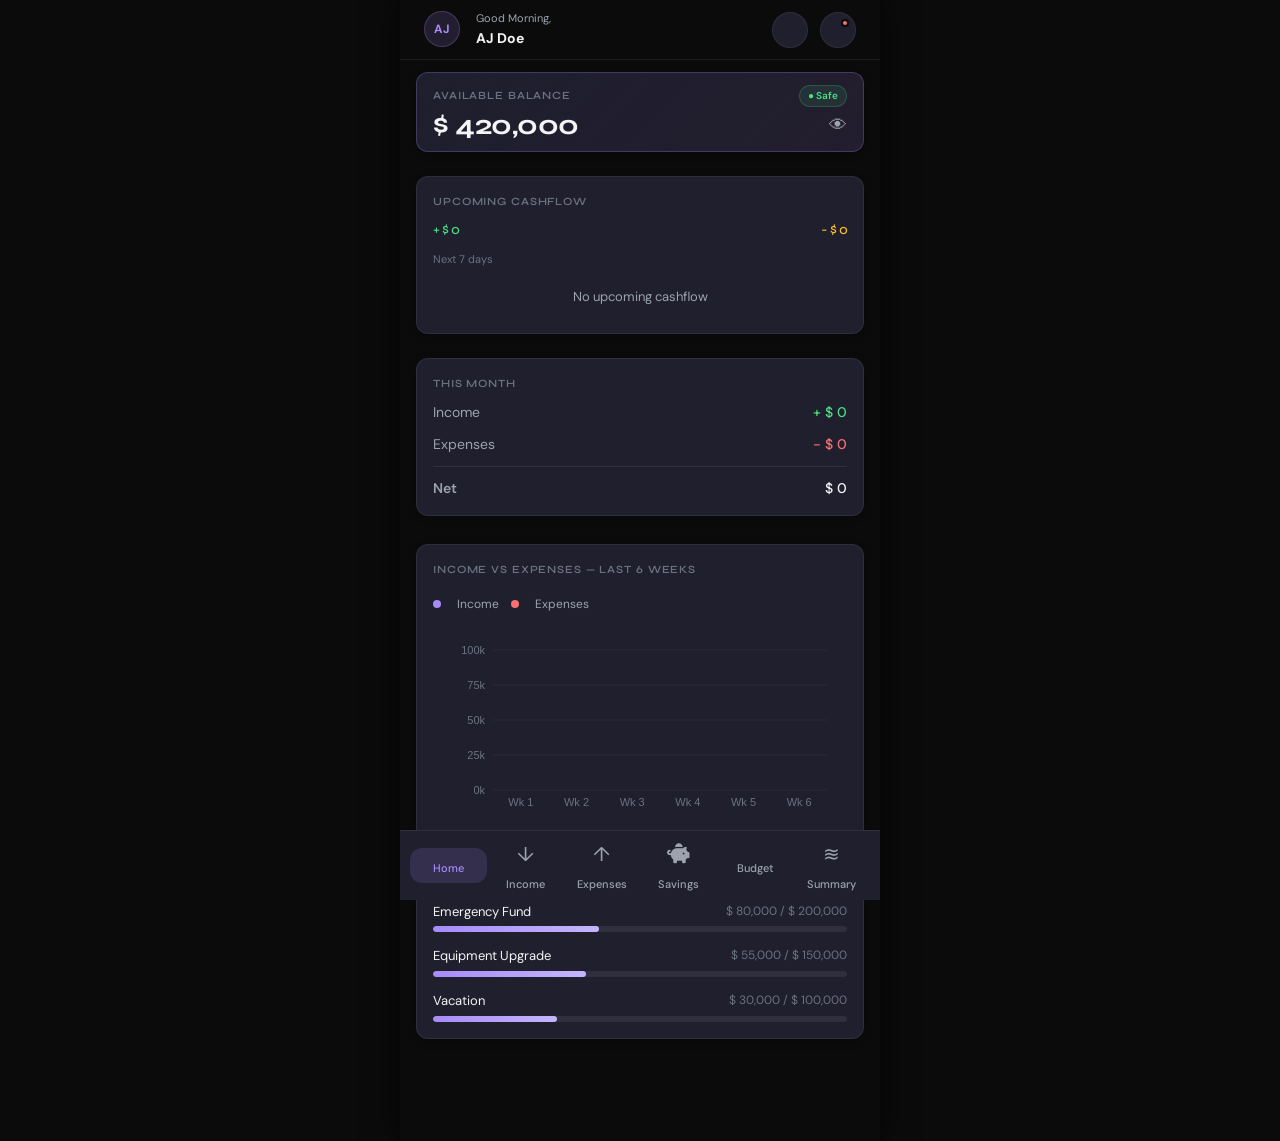
==== index.html @ a09d5b41 "Add files via upload" ====
<!DOCTYPE html>
<html lang="en">

<head>
  <meta charset="UTF-8" />
  <meta name="viewport" content="width=device-width, initial-scale=1.0" />
  <title>Pennypilot — Financial Planning System</title>
  <link rel="stylesheet" href="styles.css" />
  <link rel="preconnect" href="https://fonts.googleapis.com" />
  <link
    href="https://fonts.googleapis.com/css2?family=Syne:wght@400;600;700;800&family=DM+Sans:wght@300;400;500&display=swap"
    rel="stylesheet" />
  <!-- FontAwesome CDN -->
  <link rel="stylesheet" href="https://cdnjs.cloudflare.com/ajax/libs/font-awesome/6.5.1/css/all.min.css" integrity="sha512-DTOQO9RWCH3ppGqcWaEA1BIZOC6xxalwEsw9c2QQeAIftl+Vegovlnee1c9QX4TctnWMn13TZye+giMm8e2LwA==" crossorigin="anonymous" referrerpolicy="no-referrer" />
  <!-- Icons8 Line Awesome CDN -->
  <link rel="stylesheet" href="https://maxst.icons8.com/vue-static/landings/line-awesome/line-awesome/1.3.0/css/line-awesome.min.css">
</head>

<body>


  <!-- ===== MAIN WRAPPER ===== -->
  <div class="main-wrapper">

    <!-- TOP NAV -->
    <header class="topnav">
      <div class="topnav-left">
        <div class="avatar nav-item" id="menuToggle" aria-label="User Profile" role="button" tabindex="0"
          data-page="profile">AJ</div>
        <div class="greeting-text">
          <span class="greeting-time" id="greetingTime">Good Morning,</span>
          <span class="greeting-name" id="greetingName">AJ Doe</span>
        </div>
      </div>
      <div class="topnav-right">
        <button class="icon-btn nav-item" data-page="support" aria-label="Support Center">
          <span class="notif-icon"><i class="las la-headset"></i></span>
        </button>
        <button class="icon-btn notif-btn nav-item" data-page="alerts" aria-label="Notifications">
          <span class="notif-icon"><i class="las la-bell"></i></span>
          <span class="notif-dot"></span>
        </button>
      </div>
    </header>

    <!-- ===== CONTENT AREA ===== -->
    <main class="content" id="mainContent">

      <!-- ========== PAGE: HOME ========== -->
      <section class="page active" id="page-home">

        <!-- Alert Banner -->
        <div class="alert-banner warning" id="alertBanner">
          <span class="alert-icon">⚠</span>
          <span>You may run short next week — consider reducing discretionary spending.</span>
          <button class="alert-dismiss" onclick="this.parentElement.style.display='none'">✕</button>
        </div>

        <!-- Top Cards Grid -->
        <div class="cards-grid cards-grid--top">

          <!-- Balance Card -->
          <div class="card card--balance">
            <div style="display:flex; justify-content:space-between; align-items:center; margin-bottom: 4px;">
              <span class="card-label" style="margin-bottom: 0;">Available Balance</span>
              <div class="status-badge safe" id="financialStatus"
                style="margin-top: 0; font-size: 10px; padding: 2px 8px;">● Safe</div>
            </div>
            <div style="display:flex; justify-content:space-between; align-items:center;">
              <div class="card-amount" id="dashBalance" data-amount="284500" style="margin-bottom: 0; line-height: 1;">$
                284,500</div>
              <button id="toggleBalanceBtn" style="color:var(--text-secondary); font-size:18px;">👁</button>
            </div>
          </div>

          <!-- Upcoming Cashflow -->
          <div class="card">
            <div class="card-label">Upcoming Cashflow</div>
            <div style="display:flex; justify-content:space-between; margin-bottom: 8px;">
              <div class="card-amount" style="font-size: 14px; font-weight: 500; color: var(--green);"
                id="upcomingIncAmt">+ $ 0</div>
              <div class="card-amount card-amount--warn" style="font-size: 14px; font-weight: 500;" id="upcomingExpAmt">
                - $ 0</div>
            </div>
            <div class="card-sub">Next 7 days</div>
            <ul class="upcoming-list" id="dashUpcomingList">
            </ul>
          </div>

          <!-- Quick Stats -->
          <div class="card">
            <div class="card-label">This Month</div>
            <div class="quick-stats">
              <div class="stat-row">
                <span class="stat-label">Income</span>
                <span class="stat-value income">+ $ 450,000</span>
              </div>
              <div class="stat-row">
                <span class="stat-label">Expenses</span>
                <span class="stat-value expense">− $ 165,500</span>
              </div>
              <div class="stat-row stat-row--total">
                <span class="stat-label">Net</span>
                <span class="stat-value">$ 284,500</span>
              </div>
            </div>
          </div>

        </div>

        <!-- Chart Section -->
        <div class="card chart-card">
          <div class="card-header-row">
            <span class="card-label">Income vs Expenses — Last 6 Weeks</span>
            <span class="chart-legend">
              <span class="legend-dot" style="background:var(--accent)"></span> Income
              <span class="legend-dot" style="background:#f87171"></span> Expenses
            </span>
          </div>
          <div class="chart-container">
            <canvas id="dashChart" width="600" height="200"></canvas>
          </div>
        </div>

        <!-- Savings Snapshot -->
        <div class="card">
          <div class="card-label">Savings Snapshot</div>
          <div class="envelope-mini-list" id="dashEnvelopesList">
          </div>
        </div>

      </section>

      <!-- ========== PAGE: INCOME ========== -->
      <section class="page" id="page-income">

        <div class="card form-card">
          <div class="card-label">Log New Income</div>
          <form id="incomeForm" class="app-form" onsubmit="return false;">
            <div class="form-row">
              <div class="form-group">
                <label for="incomeAmount">Amount ($)</label>
                <input type="number" id="incomeAmount" placeholder="e.g. 150000" min="0" />
              </div>
              <div class="form-group">
                <label for="incomeSource">Source</label>
                <select id="incomeSource">
                  <option value="">Select source</option>
                  <option>Freelance / Contract</option>
                  <option>Client Payment</option>
                  <option>Business Revenue</option>
                  <option>Rental Income</option>
                  <option>Dividends</option>
                  <option>Other</option>
                </select>
              </div>
            </div>
            <div class="form-row">
              <div class="form-group">
                <label for="incomeDate">Date</label>
                <input type="date" id="incomeDate" />
              </div>
              <div class="form-group">
                <label for="incomeNotes">Notes (optional)</label>
                <input type="text" id="incomeNotes" placeholder="e.g. Project X milestone" />
              </div>
            </div>
            <button type="button" class="btn btn--primary" onclick="addIncome()">+ Add Income</button>
          </form>
        </div>

        <div class="card">
          <div class="card-label">Income History</div>
          <div class="table-wrapper">
            <table class="data-table" id="incomeTable">
              <thead>
                <tr>
                  <th>Date</th>
                  <th>Source</th>
                  <th>Amount</th>
                  <th>Notes</th>
                  <th>Actions</th>
                </tr>
              </thead>
              <tbody id="incomeTableBody">
              </tbody>
            </table>
          </div>
        </div>

      </section>

      <!-- ========== PAGE: EXPENSES ========== -->
      <section class="page" id="page-expenses">

        <div class="card form-card">
          <div class="card-label">Add Expense</div>
          <form class="app-form" onsubmit="return false;">
            <div class="form-row">
              <div class="form-group">
                <label for="expenseName">Expense Name</label>
                <input type="text" id="expenseName" placeholder="e.g. Rent" />
              </div>
              <div class="form-group">
                <label for="expenseAmount">Amount ($)</label>
                <input type="number" id="expenseAmount" placeholder="e.g. 60000" />
              </div>
            </div>
            <div class="form-row">
              <div class="form-group">
                <label for="expenseDue">Due Date</label>
                <input type="date" id="expenseDue" />
              </div>
              <div class="form-group">
                <label for="expenseCategory">Category</label>
                <select id="expenseCategory">
                  <option>Housing</option>
                  <option>Food</option>
                  <option>Transport</option>
                  <option>Utilities</option>
                  <option>Subscriptions</option>
                  <option>Healthcare</option>
                  <option>Other</option>
                </select>
              </div>
            </div>
            <div class="form-row form-row--check">
              <label class="toggle-label">
                <input type="checkbox" id="isRecurring" class="toggle-input" />
                <span class="toggle-switch"></span>
                Recurring expense
              </label>
            </div>
            <button type="button" class="btn btn--primary" onclick="addExpense()">+ Add Expense</button>
          </form>
        </div>

        <!-- Expense Timeline -->
        <div class="card">
          <div class="card-label">Upcoming Expenses</div>
          <div class="expense-list" id="expenseList">
          </div>
        </div>

      </section>

      <!-- ========== PAGE: SAVINGS ENVELOPES ========== -->
      <section class="page" id="page-savings">

        <div class="page-actions">
          <button class="btn btn--primary" onclick="openEnvelopeModal()">+ Create Envelope</button>
        </div>

        <div class="envelopes-grid" id="envelopesGrid">
        </div>

        <!-- Create Envelope Modal -->
        <div class="modal-overlay" id="envelopeModal">
          <div class="modal">
            <div class="modal-header">
              <span class="card-label">New Savings Envelope</span>
              <button class="modal-close" onclick="closeEnvelopeModal()">✕</button>
            </div>
            <form class="app-form" onsubmit="return false;">
              <div style="display: flex; gap: 12px; margin-bottom: -4px;">
                <div class="form-group" style="flex: 2;">
                  <label for="envName">Envelope Name</label>
                  <input type="text" id="envName" placeholder="e.g. Car Fund" />
                </div>
                <div class="form-group" style="flex: 1;">
                  <label for="envIcon">Icon</label>
                  <select id="envIcon">
                    <option value="🏦">🏦 Bank</option>
                    <option value="🎯">🎯 Goal</option>
                    <option value="🏠">🏠 Home</option>
                    <option value="🚗">🚗 Car</option>
                    <option value="📱">📱 Tech</option>
                    <option value="💊">💊 Health</option>
                    <option value="🎓">🎓 Education</option>
                    <option value="💼">💼 Business</option>
                  </select>
                </div>
              </div>
              <div style="display: flex; gap: 12px; margin-bottom: 2px;">
                <div class="form-group" style="flex: 1;">
                  <label for="envTarget">Target Amount ($)</label>
                  <input type="number" id="envTarget" placeholder="e.g. 500000" />
                </div>
                <div class="form-group" style="flex: 1;">
                  <label for="envInitial">Initial Amount ($)</label>
                  <input type="number" id="envInitial" placeholder="e.g. 0" />
                </div>
              </div>
              <div style="display: flex; gap: 12px;">
                <button type="button" class="btn btn--ghost" style="flex: 1;" onclick="closeEnvelopeModal()">Cancel</button>
                <button type="button" class="btn btn--primary" style="flex: 1;" onclick="createEnvelope()">Create</button>
              </div>
            </form>
          </div>
        </div>

      </section>

      <!-- ========== PAGE: ALERTS ========== -->
      <section class="page" id="page-alerts">

        <div class="alerts-list">

          <div class="alert-card alert-card--warning">
            <div class="alert-card-icon">⚠</div>
            <div class="alert-card-body">
              <div class="alert-card-title">Low Balance Warning</div>
              <div class="alert-card-msg">Your balance may not cover next week's expenses. Review your spending plan.
              </div>
              <div class="alert-card-time">Today, 9:12 AM</div>
            </div>
            <button class="alert-dismiss-card" onclick="dismissAlert(this)">✕</button>
          </div>

          <div class="alert-card alert-card--warning">
            <div class="alert-card-icon">⚠</div>
            <div class="alert-card-body">
              <div class="alert-card-title">Recurring Expense Due Soon</div>
              <div class="alert-card-msg">Rent of $60,000 is due in 8 days. Ensure funds are available.</div>
              <div class="alert-card-time">Yesterday, 11:00 AM</div>
            </div>
            <button class="alert-dismiss-card" onclick="dismissAlert(this)">✕</button>
          </div>

          <div class="alert-card alert-card--info">
            <div class="alert-card-icon">ℹ</div>
            <div class="alert-card-body">
              <div class="alert-card-title">Income Trend</div>
              <div class="alert-card-msg">Your income has been irregular over the past 4 weeks. Consider setting a
                minimum monthly target.</div>
              <div class="alert-card-time">Mon, Apr 21</div>
            </div>
            <button class="alert-dismiss-card" onclick="dismissAlert(this)">✕</button>
          </div>

          <div class="alert-card alert-card--success">
            <div class="alert-card-icon">✓</div>
            <div class="alert-card-body">
              <div class="alert-card-title">Savings Goal Progress</div>
              <div class="alert-card-msg">You're 40% toward your Emergency Fund goal. Keep it up!</div>
              <div class="alert-card-time">Sun, Apr 20</div>
            </div>
            <button class="alert-dismiss-card" onclick="dismissAlert(this)">✕</button>
          </div>

          <div class="alert-card alert-card--success">
            <div class="alert-card-icon">✓</div>
            <div class="alert-card-body">
              <div class="alert-card-title">Income Logged</div>
              <div class="alert-card-msg">$200,000 from Freelance was successfully logged for April 15.</div>
              <div class="alert-card-time">Tue, Apr 15</div>
            </div>
            <button class="alert-dismiss-card" onclick="dismissAlert(this)">✕</button>
          </div>

        </div>

      </section>

      <!-- ========== PAGE: WEEKLY SUMMARY ========== -->
      <section class="page" id="page-summary">

        <div class="cards-grid cards-grid--top">
          <div class="card card--income-sum">
            <div class="card-label">Total Income</div>
            <div class="card-amount" id="summaryTotalIncome">$ 0</div>
            <div class="card-sub trend-up" id="summaryIncomeTrend">↑ 0% vs last week</div>
          </div>
          <div class="card card--expense-sum">
            <div class="card-label">Total Expenses</div>
            <div class="card-amount card-amount--warn" id="summaryTotalExpense">$ 0</div>
            <div class="card-sub trend-down" id="summaryExpenseTrend">↓ 0% vs last week</div>
          </div>
          <div class="card">
            <div class="card-label">Net Balance</div>
            <div class="card-amount" id="summaryNetBalance">$ 0</div>
            <div class="card-sub trend-up" id="summaryNetTrend">↑ Good standing</div>
          </div>
        </div>

        <!-- Weekly Chart -->
        <div class="card chart-card">
          <div class="card-label">Weekly Breakdown (Mon–Sun)</div>
          <div class="chart-container">
            <canvas id="weeklyChart" width="600" height="200"></canvas>
          </div>
        </div>

        <!-- Plain Language Insights -->
        <div class="card">
          <div class="card-label">AI Insights</div>
          <ul class="insights-list" id="summaryInsightsList">
          </ul>
        </div>

      </section>

      <!-- ========== PAGE: BUDGET ========== -->
      <section class="page" id="page-budget">
        <div class="card">
          <div class="card-label">Budget Planner</div>
          <p style="color: var(--text-secondary); font-size: 14px;">Budget planning features coming soon.</p>
        </div>
      </section>

      <!-- ========== PAGE: SUPPORT ========== -->
      <section class="page" id="page-support">
        <div class="card">
          <div class="card-label">Support Center</div>
          <p style="color: var(--text-secondary); font-size: 14px;">Contact support or view FAQs here.</p>
        </div>
      </section>

      <!-- ========== PAGE: PROFILE ========== -->
      <section class="page" id="page-profile">
        <div class="profile-header card">
          <div class="profile-image-wrapper">
            <div class="avatar-large" id="profileAvatar">AJ</div>
            <label class="profile-image-upload" for="profileImageInput">
              <span>📷</span>
              <input type="file" id="profileImageInput" accept="image/*" style="display:none;">
            </label>
          </div>
          <h2 class="profile-display-name" id="profileDisplayName">User Fullname</h2>
        </div>

        <div class="card form-card">
          <div class="card-label">Profile Details</div>
          <form class="app-form" onsubmit="return false;">
            <div class="form-row">
              <div class="form-group">
                <label for="profileFullName">Full Name</label>
                <input type="text" id="profileFullName" readonly />
              </div>
              <div class="form-group">
                <label for="profileNickname">Nickname</label>
                <input type="text" id="profileNickname" readonly />
              </div>
            </div>
            <div class="form-row">
              <div class="form-group">
                <label for="profileMobile">Mobile Number</label>
                <input type="tel" id="profileMobile" readonly />
              </div>
              <div class="form-group">
                <label for="profileEmail">Email</label>
                <input type="email" id="profileEmail" readonly />
              </div>
            </div>
            <div class="form-row">
              <div class="form-group">
                <label for="profileGender">Gender</label>
                <select id="profileGender" disabled>
                  <option value="">Select Gender</option>
                  <option value="Male">Male</option>
                  <option value="Female">Female</option>
                  <option value="Other">Other</option>
                  <option value="Prefer not to say">Prefer not to say</option>
                </select>
              </div>
              <div class="form-group">
                <label for="profileDob">Date of Birth</label>
                <input type="date" id="profileDob" readonly />
              </div>
            </div>
            <div class="form-row">
              <div class="form-group" style="width: 100%;">
                <label for="profileAddress">Address</label>
                <input type="text" id="profileAddress" readonly />
              </div>
            </div>
          </form>
        </div>

        <div class="card form-card" style="margin-top: 16px;">
          <div class="card-label">App Settings</div>
          <form class="app-form" onsubmit="return false;">
            <div class="form-row">
              <div class="form-group">
                <label for="settingTheme">Display Theme</label>
                <select id="settingTheme" onchange="updateSettings()">
                  <option value="dark">Dark Mode</option>
                  <option value="light">Light Mode</option>
                </select>
              </div>
              <div class="form-group">
                <label for="settingCurrency">Currency Symbol</label>
                <select id="settingCurrency" onchange="updateSettings()">
                  <option value="$">Dollar ($)</option>
                  <option value="€">Euro (€)</option>
                  <option value="£">Pound (£)</option>
                  <option value="₦">Naira (₦)</option>
                  <option value="¥">Yen (¥)</option>
                </select>
              </div>
            </div>
          </form>
        </div>

        <div style="margin-top: 24px; padding-bottom: 24px;">
          <button class="btn btn--danger"
            style="width: 100%; padding: 14px; font-size: 15px; font-weight: 600; justify-content: center; border-radius: var(--radius-sm); border: 1px solid rgba(248,113,113,0.3); background: rgba(248,113,113,0.05);"
            onclick="handleLogout()">Log Out</button>
        </div>

      </section>

    </main>

    <!-- BOTTOM NAV -->
    <nav class="bottom-nav" id="bottomNav">
      <a href="#" class="nav-item active" data-page="home">
        <span class="nav-icon"><i class="las la-home"></i></span>
        <span class="nav-label">Home</span>
      </a>
      <a href="#" class="nav-item" data-page="income">
        <span class="nav-icon">↓</span>
        <span class="nav-label">Income</span>
      </a>
      <a href="#" class="nav-item" data-page="expenses">
        <span class="nav-icon">↑</span>
        <span class="nav-label">Expenses</span>
      </a>
      <a href="#" class="nav-item" data-page="savings">
        <span class="nav-icon"><i class="fa-solid fa-piggy-bank"></i></span>
        <span class="nav-label">Savings</span>
      </a>
      <a href="#" class="nav-item" data-page="budget">
        <span class="nav-icon"><i class="las la-chart-pie"></i></span>
        <span class="nav-label">Budget</span>
      </a>
      <a href="#" class="nav-item" data-page="summary">
        <span class="nav-icon">≋</span>
        <span class="nav-label">Summary</span>
      </a>
    </nav>
  </div>

  <script src="script.js"></script>
</body>

</html>
---- styles.css ----
/* =============================================
   FlowFund — Financial Planning System
   styles.css
   ============================================= */

/* ---- CSS Variables ---- */
:root {
  --bg-primary: #0B0B0B;
  --bg-card: #1F1F2E;
  --bg-card-hover: #252538;
  --accent: #A78BFA;
  --accent-dim: rgba(167, 139, 250, 0.15);
  --accent-glow: rgba(167, 139, 250, 0.25);
  --text-primary: #F4F4F5;
  --text-secondary: #9CA3AF;
  --text-muted: #6B7280;
  --border: rgba(255, 255, 255, 0.07);
  --border-strong: rgba(255, 255, 255, 0.12);
  --input-bg: rgba(255, 255, 255, 0.04);
  --toggle-bg: rgba(255, 255, 255, 0.1);

  --green: #4ADE80;
  --green-bg: rgba(74, 222, 128, 0.1);
  --amber: #FBBF24;
  --amber-bg: rgba(251, 191, 36, 0.1);
  --red: #F87171;
  --red-bg: rgba(248, 113, 113, 0.1);
  --blue: #60A5FA;
  --blue-bg: rgba(96, 165, 250, 0.1);

  --sidebar-width: 240px;
  --topnav-height: 60px;
  --radius: 12px;
  --radius-sm: 8px;
  --shadow: 0 4px 24px rgba(0, 0, 0, 0.4);
  --shadow-sm: 0 2px 8px rgba(0, 0, 0, 0.3);
  --transition: 0.2s ease;

  --font-display: 'Syne', sans-serif;
  --font-body: 'DM Sans', sans-serif;
}

body[data-theme="light"] {
  --bg-primary: #F3F4F6;
  --bg-card: #FFFFFF;
  --bg-card-hover: #F9FAFB;
  --accent: #7C3AED;
  --accent-dim: rgba(124, 58, 237, 0.1);
  --accent-glow: rgba(124, 58, 237, 0.2);
  --text-primary: #111827;
  --text-secondary: #4B5563;
  --text-muted: #9CA3AF;
  --border: rgba(0, 0, 0, 0.08);
  --border-strong: rgba(0, 0, 0, 0.15);
  --input-bg: rgba(0, 0, 0, 0.04);
  --toggle-bg: rgba(0, 0, 0, 0.1);

  --green: #10B981;
  --green-bg: rgba(16, 185, 129, 0.1);
  --amber: #F59E0B;
  --amber-bg: rgba(245, 158, 11, 0.1);
  --red: #EF4444;
  --red-bg: rgba(239, 68, 68, 0.1);
  --blue: #3B82F6;
  --blue-bg: rgba(59, 130, 246, 0.1);

  --shadow: 0 4px 20px rgba(0, 0, 0, 0.06);
  --shadow-sm: 0 2px 8px rgba(0, 0, 0, 0.04);
}

/* ---- Reset & Base ---- */
*,
*::before,
*::after {
  box-sizing: border-box;
  margin: 0;
  padding: 0;
}

html {
  font-size: 16px;
  scroll-behavior: smooth;
}

body {
  background: var(--bg-primary);
  color: var(--text-primary);
  font-family: var(--font-body);
  font-weight: 400;
  line-height: 1.6;
  min-height: 100vh;
  overflow-x: hidden;
}

a {
  text-decoration: none;
  color: inherit;
}

button {
  cursor: pointer;
  border: none;
  background: none;
  font-family: inherit;
}

input,
select,
textarea {
  font-family: inherit;
}

ul {
  list-style: none;
}

/* =============================================
   LAYOUT
   ============================================= */



/* Main Wrapper */
.main-wrapper {
  width: 100%;
  max-width: 480px;
  /* Enforce mobile width */
  margin: 0 auto;
  min-height: 100vh;
  display: flex;
  flex-direction: column;
  background: var(--bg-primary);
  position: relative;
  box-shadow: 0 0 30px rgba(0, 0, 0, 0.8);
}

/* Top Nav */
.topnav {
  height: var(--topnav-height);
  background: var(--bg-primary);
  border-bottom: 1px solid var(--border);
  display: flex;
  align-items: center;
  justify-content: space-between;
  padding: 0 24px;
  position: sticky;
  top: 0;
  z-index: 50;
}

.topnav-left {
  display: flex;
  align-items: center;
  gap: 16px;
}

.greeting-text {
  display: flex;
  flex-direction: column;
  justify-content: center;
}

.greeting-time {
  font-size: 11px;
  color: var(--text-secondary);
}

.greeting-name {
  font-size: 14px;
  font-weight: 700;
  color: var(--text-primary);
}

.topnav-right {
  display: flex;
  align-items: center;
  gap: 12px;
}

.icon-btn {
  width: 36px;
  height: 36px;
  border-radius: 50%;
  background: var(--bg-card);
  display: grid;
  place-items: center;
  color: var(--text-secondary);
  font-size: 16px;
  border: 1px solid var(--border);
  position: relative;
  transition: border-color var(--transition);
}

.icon-btn:hover {
  border-color: var(--accent);
  color: var(--accent);
}

.notif-dot {
  position: absolute;
  top: 6px;
  right: 6px;
  width: 8px;
  height: 8px;
  background: var(--red);
  border-radius: 50%;
  border: 2px solid var(--bg-primary);
}

.avatar {
  width: 36px;
  height: 36px;
  border-radius: 50%;
  background: var(--accent-dim);
  color: var(--accent);
  font-size: 12px;
  font-weight: 700;
  display: grid;
  place-items: center;
  border: 1px solid var(--accent-glow);
}

/* Content */
.content {
  flex: 1;
  padding: 12px 16px 90px 16px;
  width: 100%;
}

/* Bottom Nav */
.bottom-nav {
  position: fixed;
  bottom: 0;
  left: 50%;
  transform: translateX(-50%);
  width: 100%;
  max-width: 480px;
  height: 70px;
  background: var(--bg-card);
  border-top: 1px solid var(--border);
  display: flex;
  justify-content: space-around;
  align-items: center;
  z-index: 1000;
  padding: 0 10px;
}

.bottom-nav .nav-item {
  display: flex;
  flex-direction: column;
  align-items: center;
  justify-content: center;
  color: var(--text-secondary);
  font-size: 11px;
  gap: 4px;
  flex: 1;
  text-align: center;
  padding: 6px 0;
  border-radius: 12px;
  transition: all 0.3s ease;
}

.bottom-nav .nav-item:hover {
  color: var(--text-primary);
}

.bottom-nav .nav-item.active {
  color: var(--accent);
  background: var(--accent-dim);
}

.bottom-nav .nav-icon {
  font-size: 20px;
  margin-bottom: 2px;
}

.bottom-nav .nav-label {
  font-weight: 500;
  white-space: nowrap;
}

/* Pages */
.page {
  display: none;
  opacity: 0;
}

.page.active {
  display: block;
  animation: pageFadeIn 0.3s ease forwards;
}

@keyframes pageFadeIn {
  from {
    opacity: 0;
    transform: translateY(10px);
  }

  to {
    opacity: 1;
    transform: translateY(0);
  }
}

/* =============================================
   PROFILE PAGE
   ============================================= */

.profile-header {
  display: flex;
  flex-direction: column;
  align-items: center;
  padding: 32px 20px;
  text-align: center;
}

.profile-image-wrapper {
  position: relative;
  margin-bottom: 16px;
}

.avatar-large {
  width: 96px;
  height: 96px;
  background: var(--accent-dim);
  color: var(--accent);
  border-radius: 50%;
  display: grid;
  place-items: center;
  font-size: 32px;
  font-weight: 700;
  overflow: hidden;
  border: 3px solid var(--bg-primary);
  box-shadow: 0 4px 12px rgba(0, 0, 0, 0.1);
  background-size: cover;
  background-position: center;
}

.profile-image-upload {
  position: absolute;
  bottom: 0;
  right: 0;
  width: 32px;
  height: 32px;
  background: var(--bg-card);
  border: 1px solid var(--border);
  border-radius: 50%;
  display: flex;
  align-items: center;
  justify-content: center;
  cursor: pointer;
  box-shadow: 0 2px 8px rgba(0, 0, 0, 0.2);
  transition: transform var(--transition);
}

.profile-image-upload:hover {
  transform: scale(1.1);
}

.profile-display-name {
  font-family: var(--font-display);
  font-size: 24px;
  font-weight: 700;
  color: var(--text-primary);
  margin: 0;
}

/* =============================================
   CARDS
   ============================================= */

.card {
  background: var(--bg-card);
  border: 1px solid var(--border);
  border-radius: var(--radius);
  padding: 16px;
  box-shadow: var(--shadow-sm);
  margin-bottom: 12px;
}

.card-label {
  font-family: var(--font-display);
  font-size: 11px;
  font-weight: 600;
  letter-spacing: 0.08em;
  text-transform: uppercase;
  color: var(--text-muted);
  margin-bottom: 8px;
}

.card-header-row {
  display: flex;
  align-items: center;
  justify-content: space-between;
  flex-wrap: wrap;
  gap: 8px;
  margin-bottom: 16px;
}

.card-amount {
  font-family: var(--font-display);
  font-size: 28px;
  font-weight: 700;
  letter-spacing: -0.5px;
  margin-bottom: 2px;
}

.card-amount--warn {
  color: var(--amber);
}

.card-sub {
  font-size: 11px;
  color: var(--text-muted);
  margin-bottom: 8px;
}

/* Balance Card */
.card--balance {
  background: linear-gradient(135deg, var(--bg-card) 0%, var(--accent-dim) 100%);
  border-color: var(--accent-glow);
  padding: 12px 16px;
}

/* Grid */
.cards-grid {
  display: grid;
  gap: 12px;
  margin-bottom: 16px;
}

.cards-grid--top {
  grid-template-columns: repeat(auto-fit, minmax(260px, 1fr));
}

/* Status Badge */
.status-badge {
  display: inline-flex;
  align-items: center;
  gap: 5px;
  font-size: 12px;
  font-weight: 600;
  padding: 4px 10px;
  border-radius: 99px;
  margin-top: 6px;
}

.status-badge.safe {
  background: var(--green-bg);
  color: var(--green);
  border: 1px solid rgba(74, 222, 128, 0.2);
}

.status-badge.warning {
  background: var(--amber-bg);
  color: var(--amber);
  border: 1px solid rgba(251, 191, 36, 0.2);
}

.status-badge.risk {
  background: var(--red-bg);
  color: var(--red);
  border: 1px solid rgba(248, 113, 113, 0.2);
}

/* Quick Stats */
.quick-stats {
  display: flex;
  flex-direction: column;
  gap: 10px;
}

.stat-row {
  display: flex;
  justify-content: space-between;
  align-items: center;
  font-size: 14px;
}

.stat-row--total {
  border-top: 1px solid var(--border);
  padding-top: 10px;
  font-weight: 600;
}

.stat-label {
  color: var(--text-secondary);
}

.stat-value {
  font-weight: 500;
}

.stat-value.income {
  color: var(--green);
}

.stat-value.expense {
  color: var(--red);
}

/* Upcoming List */
.upcoming-list {
  display: flex;
  flex-direction: column;
  gap: 8px;
  margin-top: 4px;
}

.upcoming-list li {
  display: flex;
  justify-content: space-between;
  font-size: 13px;
  color: var(--text-secondary);
  padding: 6px 0;
  border-bottom: 1px solid var(--border);
}

.upcoming-list li:last-child {
  border-bottom: none;
}

.upcoming-list li span:last-child {
  color: var(--text-primary);
  font-weight: 500;
}

/* =============================================
   ALERT BANNER
   ============================================= */

.alert-banner {
  display: flex;
  align-items: center;
  gap: 10px;
  padding: 10px 14px;
  border-radius: var(--radius-sm);
  font-size: 13px;
  margin-bottom: 12px;
  border: 1px solid;
}

.alert-banner.warning {
  background: var(--amber-bg);
  border-color: rgba(251, 191, 36, 0.25);
  color: var(--amber);
}

.alert-banner.success {
  background: var(--green-bg);
  border-color: rgba(74, 222, 128, 0.25);
  color: var(--green);
}

.alert-icon {
  font-size: 16px;
  flex-shrink: 0;
}

.alert-dismiss {
  margin-left: auto;
  color: inherit;
  opacity: 0.6;
  font-size: 12px;
  padding: 2px 5px;
  border-radius: 4px;
  transition: opacity var(--transition);
  flex-shrink: 0;
}

.alert-dismiss:hover {
  opacity: 1;
}

/* =============================================
   CHART
   ============================================= */

.chart-card {
  margin-bottom: 12px;
}

.chart-container {
  width: 100%;
  overflow-x: auto;
}

.chart-container canvas {
  max-width: 100%;
  display: block;
}

.chart-legend {
  display: flex;
  align-items: center;
  gap: 12px;
  font-size: 12px;
  color: var(--text-secondary);
}

.legend-dot {
  display: inline-block;
  width: 8px;
  height: 8px;
  border-radius: 50%;
  margin-right: 4px;
}

/* =============================================
   PROGRESS BARS
   ============================================= */

.progress-bar {
  background: rgba(255, 255, 255, 0.07);
  border-radius: 99px;
  height: 6px;
  overflow: hidden;
}

.progress-bar--lg {
  height: 10px;
  margin: 8px 0 4px;
}

.progress-fill {
  height: 100%;
  background: linear-gradient(90deg, var(--accent), #c4b5fd);
  border-radius: 99px;
  transition: width 0.5s ease;
}

/* Savings mini list */
.envelope-mini-list {
  display: flex;
  flex-direction: column;
  gap: 14px;
}

.envelope-mini .env-row {
  display: flex;
  justify-content: space-between;
  font-size: 13px;
  margin-bottom: 4px;
}

.envelope-mini .env-row span:last-child {
  color: var(--text-muted);
  font-size: 12px;
}

/* =============================================
   FORMS
   ============================================= */

.form-card {
  margin-bottom: 12px;
}

.app-form {
  display: flex;
  flex-direction: column;
  gap: 16px;
}

.form-row {
  display: grid;
  grid-template-columns: 1fr 1fr;
  gap: 16px;
}

.form-row--check {
  grid-template-columns: 1fr;
}

.form-group {
  display: flex;
  flex-direction: column;
  gap: 6px;
}

.form-group label {
  font-size: 12px;
  font-weight: 500;
  color: var(--text-secondary);
  letter-spacing: 0.03em;
}

.form-group input,
.form-group select,
.form-group textarea {
  background: var(--input-bg);
  border: 1px solid var(--border-strong);
  border-radius: var(--radius-sm);
  color: var(--text-primary);
  padding: 10px 12px;
  font-size: 14px;
  outline: none;
  transition: border-color var(--transition), box-shadow var(--transition);
  width: 100%;
}

.form-group input:focus,
.form-group select:focus,
.form-group textarea:focus {
  border-color: var(--accent);
  box-shadow: 0 0 0 3px var(--accent-glow);
}

.form-group select option {
  background: var(--bg-card);
}

/* Toggle Switch */
.toggle-label {
  display: flex;
  align-items: center;
  gap: 10px;
  font-size: 13px;
  color: var(--text-secondary);
  cursor: pointer;
}

.toggle-input {
  display: none;
}

.toggle-switch {
  width: 36px;
  height: 20px;
  background: var(--toggle-bg);
  border-radius: 20px;
  position: relative;
  transition: background var(--transition);
  flex-shrink: 0;
}

.toggle-switch::after {
  content: '';
  position: absolute;
  top: 3px;
  left: 3px;
  width: 14px;
  height: 14px;
  background: var(--text-muted);
  border-radius: 50%;
  transition: transform var(--transition), background var(--transition);
}

.toggle-input:checked+.toggle-switch {
  background: var(--accent);
}

.toggle-input:checked+.toggle-switch::after {
  transform: translateX(16px);
  background: #fff;
}

/* =============================================
   BUTTONS
   ============================================= */

.btn {
  display: inline-flex;
  align-items: center;
  justify-content: center;
  gap: 6px;
  padding: 10px 20px;
  border-radius: var(--radius-sm);
  font-family: var(--font-body);
  font-size: 14px;
  font-weight: 500;
  transition: all var(--transition);
  cursor: pointer;
  border: 1px solid transparent;
}

.btn--primary {
  background: var(--accent);
  color: #000;
  font-weight: 600;
}

.btn--primary:hover {
  background: #c4b5fd;
}

.btn--ghost {
  background: transparent;
  color: var(--text-secondary);
  border-color: var(--border-strong);
}

.btn--ghost:hover {
  border-color: var(--accent);
  color: var(--accent);
}

.btn--danger {
  background: transparent;
  color: var(--red);
  border-color: rgba(248, 113, 113, 0.25);
  font-size: 12px;
}

.btn--danger:hover {
  background: var(--red-bg);
}

.btn--sm {
  padding: 6px 12px;
  font-size: 12px;
}

/* Page Actions */
.page-actions {
  display: flex;
  justify-content: flex-end;
  margin-bottom: 20px;
}

/* =============================================
   TABLE
   ============================================= */

.table-wrapper {
  overflow-x: auto;
  border-radius: var(--radius-sm);
}

.data-table {
  width: 100%;
  border-collapse: collapse;
  font-size: 14px;
  min-width: 480px;
}

.data-table th {
  text-align: left;
  padding: 10px 12px;
  font-size: 11px;
  font-weight: 600;
  letter-spacing: 0.06em;
  text-transform: uppercase;
  color: var(--text-muted);
  border-bottom: 1px solid var(--border);
}

.data-table td {
  padding: 12px 12px;
  border-bottom: 1px solid var(--border);
  color: var(--text-secondary);
  vertical-align: middle;
}

.data-table tr:last-child td {
  border-bottom: none;
}

.data-table tr:hover td {
  background: rgba(255, 255, 255, 0.02);
}

.amount-cell {
  font-weight: 600;
  font-size: 15px;
}

.amount-cell.income {
  color: var(--green);
}

.amount-cell.expense {
  color: var(--red);
}

.actions-cell {
  display: flex;
  gap: 6px;
  align-items: center;
}

.action-btn {
  width: 28px;
  height: 28px;
  border-radius: 6px;
  display: grid;
  place-items: center;
  font-size: 13px;
  transition: background var(--transition), color var(--transition);
}

.edit-btn {
  background: rgba(167, 139, 250, 0.1);
  color: var(--accent);
}

.edit-btn:hover {
  background: rgba(167, 139, 250, 0.2);
}

.del-btn {
  background: var(--red-bg);
  color: var(--red);
}

.del-btn:hover {
  background: rgba(248, 113, 113, 0.2);
}

/* =============================================
   EXPENSE LIST
   ============================================= */

.expense-list {
  display: flex;
  flex-direction: column;
  gap: 0;
}

.expense-item {
  display: flex;
  align-items: center;
  gap: 12px;
  padding: 14px 0;
  border-bottom: 1px solid var(--border);
}

.expense-item:last-child {
  border-bottom: none;
}

.expense-dot {
  width: 10px;
  height: 10px;
  border-radius: 50%;
  flex-shrink: 0;
}

.dot-red {
  background: var(--red);
}

.dot-amber {
  background: var(--amber);
}

.dot-green {
  background: var(--green);
}

.expense-info {
  display: flex;
  flex-direction: column;
  gap: 2px;
  flex: 1;
  min-width: 0;
}

.expense-name {
  font-size: 14px;
  font-weight: 500;
  color: var(--text-primary);
  white-space: nowrap;
  overflow: hidden;
  text-overflow: ellipsis;
}

.expense-cat {
  font-size: 11px;
  color: var(--text-muted);
}

.expense-right {
  display: flex;
  flex-direction: column;
  align-items: flex-end;
  gap: 2px;
  flex-shrink: 0;
}

.expense-amount {
  font-size: 14px;
  font-weight: 600;
  color: var(--amber);
}

.expense-due {
  font-size: 11px;
  color: var(--text-muted);
}

/* =============================================
   SAVINGS ENVELOPES
   ============================================= */

.envelopes-grid {
  display: grid;
  grid-template-columns: repeat(auto-fill, minmax(240px, 1fr));
  gap: 12px;
  margin-bottom: 12px;
}

.envelope-card {
  background: var(--bg-card);
  border: 1px solid var(--border);
  border-radius: var(--radius);
  padding: 16px;
  transition: border-color var(--transition), transform var(--transition);
}

.envelope-card:hover {
  border-color: var(--accent-glow);
  transform: translateY(-2px);
}

.envelope-icon {
  font-size: 28px;
  margin-bottom: 10px;
}

.envelope-name {
  font-family: var(--font-display);
  font-size: 15px;
  font-weight: 700;
  margin-bottom: 8px;
}

.envelope-amounts {
  display: flex;
  align-items: baseline;
  gap: 4px;
  margin-bottom: 4px;
}

.env-saved {
  font-size: 18px;
  font-weight: 700;
  font-family: var(--font-display);
  color: var(--accent);
}

.env-sep {
  color: var(--text-muted);
  font-size: 13px;
}

.env-target {
  font-size: 13px;
  color: var(--text-muted);
}

.envelope-pct {
  font-size: 11px;
  color: var(--text-muted);
  margin-bottom: 14px;
}

.envelope-actions {
  display: flex;
  gap: 8px;
  flex-wrap: wrap;
}

/* =============================================
   MODAL
   ============================================= */

.modal-overlay {
  display: none;
  position: fixed;
  inset: 0;
  background: rgba(0, 0, 0, 0.7);
  z-index: 9999;
  align-items: center;
  justify-content: center;
  padding: 20px;
  backdrop-filter: blur(3px);
}

.modal-overlay.open {
  display: flex;
}

.modal {
  background: var(--bg-card);
  border: 1px solid var(--border-strong);
  border-radius: var(--radius);
  padding: 16px;
  width: 100%;
  max-width: 420px;
  max-height: 85vh; /* Prevent it from being taller than the screen */
  overflow-y: auto; /* Allow internal scrolling if it gets too tall */
  box-shadow: var(--shadow);
  margin: auto; /* Ensure it stays perfectly centered */
}

.modal-header {
  display: flex;
  align-items: center;
  justify-content: space-between;
  margin-bottom: 20px;
}

.modal-close {
  color: var(--text-muted);
  font-size: 16px;
  padding: 4px 7px;
  border-radius: 4px;
  transition: color var(--transition);
}

.modal-close:hover {
  color: var(--text-primary);
}

/* =============================================
   ALERTS PAGE
   ============================================= */

.alerts-list {
  display: flex;
  flex-direction: column;
  gap: 12px;
}

.alert-card {
  display: flex;
  align-items: flex-start;
  gap: 14px;
  padding: 16px;
  border-radius: var(--radius);
  border: 1px solid;
  position: relative;
}

.alert-card--warning {
  background: var(--amber-bg);
  border-color: rgba(251, 191, 36, 0.2);
}

.alert-card--info {
  background: var(--blue-bg);
  border-color: rgba(96, 165, 250, 0.2);
}

.alert-card--success {
  background: var(--green-bg);
  border-color: rgba(74, 222, 128, 0.2);
}

.alert-card-icon {
  font-size: 20px;
  flex-shrink: 0;
  margin-top: 2px;
}

.alert-card--warning .alert-card-icon {
  color: var(--amber);
}

.alert-card--info .alert-card-icon {
  color: var(--blue);
}

.alert-card--success .alert-card-icon {
  color: var(--green);
}

.alert-card-body {
  flex: 1;
  min-width: 0;
}

.alert-card-title {
  font-size: 14px;
  font-weight: 600;
  margin-bottom: 4px;
}

.alert-card-msg {
  font-size: 13px;
  color: var(--text-secondary);
  line-height: 1.5;
}

.alert-card-time {
  font-size: 11px;
  color: var(--text-muted);
  margin-top: 6px;
}

.alert-dismiss-card {
  color: var(--text-muted);
  font-size: 13px;
  padding: 2px 5px;
  border-radius: 4px;
  flex-shrink: 0;
  transition: color var(--transition);
}

.alert-dismiss-card:hover {
  color: var(--text-primary);
}

/* =============================================
   WEEKLY SUMMARY
   ============================================= */

.card--income-sum,
.card--expense-sum {}

.trend-up {
  color: var(--green);
}

.trend-down {
  color: var(--red);
}

/* Insights */
.insights-list {
  display: flex;
  flex-direction: column;
  gap: 12px;
}

.insight-item {
  display: flex;
  align-items: flex-start;
  gap: 10px;
  font-size: 14px;
  color: var(--text-secondary);
  padding: 12px 14px;
  border-radius: var(--radius-sm);
  line-height: 1.5;
}

.insight-good {
  background: var(--green-bg);
  border: 1px solid rgba(74, 222, 128, 0.15);
}

.insight-warn {
  background: var(--amber-bg);
  border: 1px solid rgba(251, 191, 36, 0.15);
}

.insight-neutral {
  background: rgba(255, 255, 255, 0.03);
  border: 1px solid var(--border);
}

.insight-icon {
  font-size: 14px;
  font-weight: 700;
  flex-shrink: 0;
  margin-top: 2px;
}

.insight-good .insight-icon {
  color: var(--green);
}

.insight-warn .insight-icon {
  color: var(--amber);
}

.insight-neutral .insight-icon {
  color: var(--text-muted);
}

/* =============================================
   UPCOMING CASHFLOW LIST
   ============================================= */

.upcoming-list {
  list-style: none;
  padding: 0;
  margin: 0;
  display: flex;
  flex-direction: column;
  gap: 8px;
}

.upcoming-item {
  display: flex;
  justify-content: space-between;
  align-items: center;
  padding: 12px 16px;
  background: rgba(255, 255, 255, 0.03);
  border-radius: var(--radius-sm);
  font-size: 13px;
  font-weight: 400;
  border: 1px solid rgba(255, 255, 255, 0.05);
  transition: transform 0.2s;
}

.upcoming-item:hover {
  transform: translateY(-2px);
  background: rgba(255, 255, 255, 0.05);
}

.upcoming-item.income {
  border-left: 3px solid var(--green);
}

.upcoming-item.expense {
  border-left: 3px solid var(--amber);
}

.upcoming-item-left {
  display: flex;
  flex-direction: column;
  gap: 2px;
  padding-left: 8px;
}

.upcoming-item-name {
  color: var(--text-primary);
}

.upcoming-item-date {
  color: var(--text-secondary);
  font-size: 11px;
}

.upcoming-item-amount {
  font-weight: 500;
  padding-right: 8px;
}

.upcoming-item-amount.income {
  color: var(--green);
}

.upcoming-item-amount.expense {
  color: var(--amber);
}

/* =============================================
   RESPONSIVE
   ============================================= */

/* Adjust grid for strict mobile */
.cards-grid--top {
  grid-template-columns: 1fr;
}

.form-row {
  grid-template-columns: 1fr;
}

.envelopes-grid {
  grid-template-columns: 1fr;
}

.chart-container canvas {
  min-width: 300px;
}
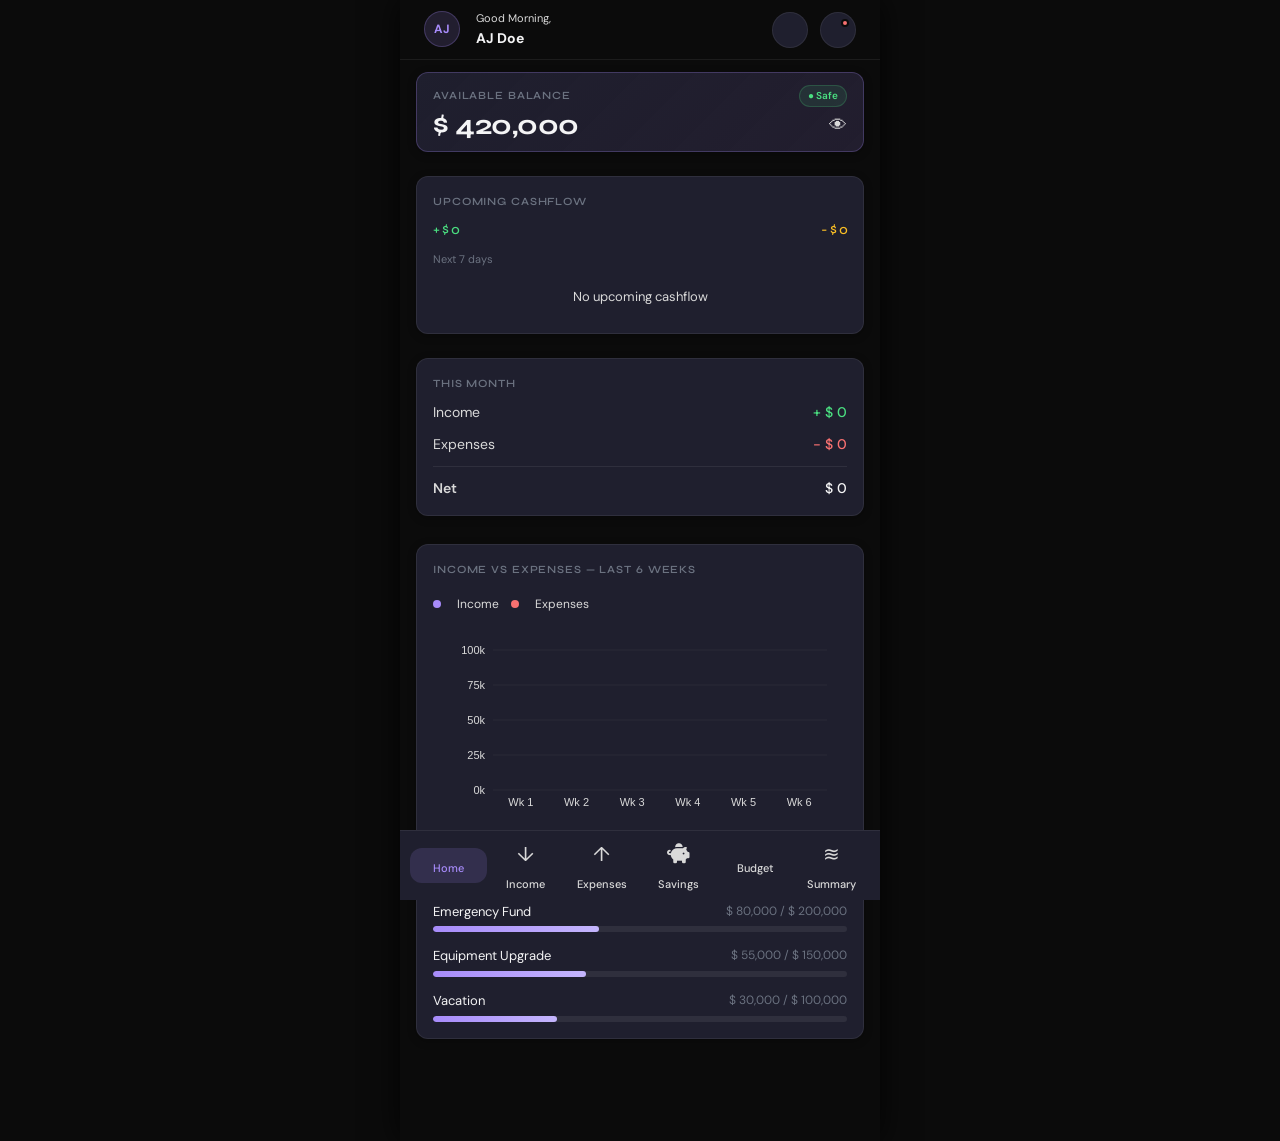
==== commit 1e6734b1: "reset balance to zero and other digits" ====
--- a/index.html
+++ b/index.html
@@ -67,8 +67,7 @@
                 style="margin-top: 0; font-size: 10px; padding: 2px 8px;">● Safe</div>
             </div>
             <div style="display:flex; justify-content:space-between; align-items:center;">
-              <div class="card-amount" id="dashBalance" data-amount="284500" style="margin-bottom: 0; line-height: 1;">$
-                284,500</div>
+              <div class="card-amount" id="dashBalance" data-amount="284500" style="margin-bottom: 0; line-height: 1;">$ 0 </div>
               <button id="toggleBalanceBtn" style="color:var(--text-secondary); font-size:18px;">👁</button>
             </div>
           </div>
@@ -93,15 +92,15 @@
             <div class="quick-stats">
               <div class="stat-row">
                 <span class="stat-label">Income</span>
-                <span class="stat-value income">+ $ 450,000</span>
+                <span class="stat-value income">+ $ 0</span>
               </div>
               <div class="stat-row">
                 <span class="stat-label">Expenses</span>
-                <span class="stat-value expense">− $ 165,500</span>
+                <span class="stat-value expense">− $ 0</span>
               </div>
               <div class="stat-row stat-row--total">
                 <span class="stat-label">Net</span>
-                <span class="stat-value">$ 284,500</span>
+                <span class="stat-value">$ 0</span>
               </div>
             </div>
           </div>
@@ -544,4 +543,4 @@
   <script src="script.js"></script>
 </body>
 
-</html>+</html>
--- a/styles.css
+++ b/styles.css
@@ -1,5 +1,5 @@
 /* =============================================
-   FlowFund — Financial Planning System
+   PennyPilot — Financial Planning System
    styles.css
    ============================================= */
 
@@ -12,7 +12,7 @@
   --accent-dim: rgba(167, 139, 250, 0.15);
   --accent-glow: rgba(167, 139, 250, 0.25);
   --text-primary: #F4F4F5;
-  --text-secondary: #9CA3AF;
+  --text-secondary: #d9d9d9;
   --text-muted: #6B7280;
   --border: rgba(255, 255, 255, 0.07);
   --border-strong: rgba(255, 255, 255, 0.12);
@@ -1356,4 +1356,4 @@
 
 .chart-container canvas {
   min-width: 300px;
-}+}
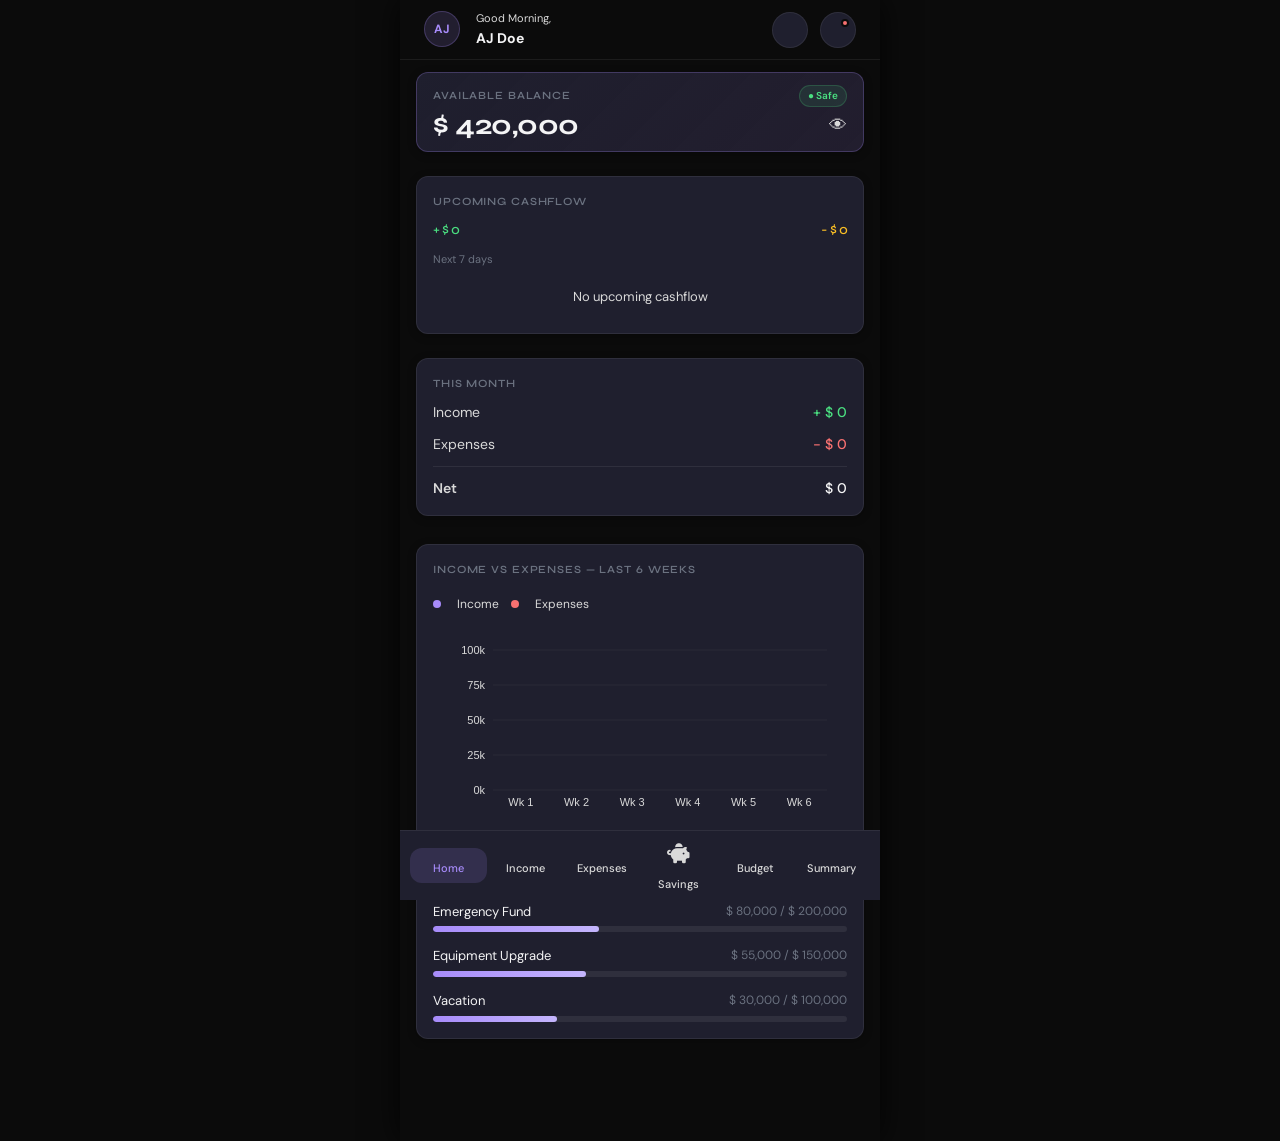
==== commit cf2b076f: "change the entire source code" ====
--- a/index.html
+++ b/index.html
@@ -50,9 +50,9 @@
       <section class="page active" id="page-home">
 
         <!-- Alert Banner -->
-        <div class="alert-banner warning" id="alertBanner">
-          <span class="alert-icon">⚠</span>
-          <span>You may run short next week — consider reducing discretionary spending.</span>
+        <div class="alert-banner warning" id="alertBanner" style="display: none;">
+          <span class="alert-icon"><i class="las la-exclamation-triangle"></i></span>
+          <span>Financial status insights will appear here.</span>
           <button class="alert-dismiss" onclick="this.parentElement.style.display='none'">✕</button>
         </div>
 
@@ -67,8 +67,9 @@
                 style="margin-top: 0; font-size: 10px; padding: 2px 8px;">● Safe</div>
             </div>
             <div style="display:flex; justify-content:space-between; align-items:center;">
-              <div class="card-amount" id="dashBalance" data-amount="284500" style="margin-bottom: 0; line-height: 1;">$ 0 </div>
-              <button id="toggleBalanceBtn" style="color:var(--text-secondary); font-size:18px;">👁</button>
+              <div class="card-amount" id="dashBalance" data-amount="0" style="margin-bottom: 0; line-height: 1;">$
+                0</div>
+              <button id="toggleBalanceBtn" style="color:var(--text-secondary); font-size:18px;"><i class="las la-eye"></i></button>
             </div>
           </div>
 
@@ -306,7 +307,7 @@
         <div class="alerts-list">
 
           <div class="alert-card alert-card--warning">
-            <div class="alert-card-icon">⚠</div>
+            <div class="alert-card-icon"><i class="las la-exclamation-triangle"></i></div>
             <div class="alert-card-body">
               <div class="alert-card-title">Low Balance Warning</div>
               <div class="alert-card-msg">Your balance may not cover next week's expenses. Review your spending plan.
@@ -317,7 +318,7 @@
           </div>
 
           <div class="alert-card alert-card--warning">
-            <div class="alert-card-icon">⚠</div>
+            <div class="alert-card-icon"><i class="las la-exclamation-triangle"></i></div>
             <div class="alert-card-body">
               <div class="alert-card-title">Recurring Expense Due Soon</div>
               <div class="alert-card-msg">Rent of $60,000 is due in 8 days. Ensure funds are available.</div>
@@ -327,7 +328,7 @@
           </div>
 
           <div class="alert-card alert-card--info">
-            <div class="alert-card-icon">ℹ</div>
+            <div class="alert-card-icon"><i class="las la-info-circle"></i></div>
             <div class="alert-card-body">
               <div class="alert-card-title">Income Trend</div>
               <div class="alert-card-msg">Your income has been irregular over the past 4 weeks. Consider setting a
@@ -338,7 +339,7 @@
           </div>
 
           <div class="alert-card alert-card--success">
-            <div class="alert-card-icon">✓</div>
+            <div class="alert-card-icon"><i class="las la-check-circle"></i></div>
             <div class="alert-card-body">
               <div class="alert-card-title">Savings Goal Progress</div>
               <div class="alert-card-msg">You're 40% toward your Emergency Fund goal. Keep it up!</div>
@@ -348,7 +349,7 @@
           </div>
 
           <div class="alert-card alert-card--success">
-            <div class="alert-card-icon">✓</div>
+            <div class="alert-card-icon"><i class="las la-check-circle"></i></div>
             <div class="alert-card-body">
               <div class="alert-card-title">Income Logged</div>
               <div class="alert-card-msg">$200,000 from Freelance was successfully logged for April 15.</div>
@@ -421,7 +422,7 @@
           <div class="profile-image-wrapper">
             <div class="avatar-large" id="profileAvatar">AJ</div>
             <label class="profile-image-upload" for="profileImageInput">
-              <span>📷</span>
+              <span><i class="las la-camera"></i></span>
               <input type="file" id="profileImageInput" accept="image/*" style="display:none;">
             </label>
           </div>
@@ -518,11 +519,11 @@
         <span class="nav-label">Home</span>
       </a>
       <a href="#" class="nav-item" data-page="income">
-        <span class="nav-icon">↓</span>
+        <span class="nav-icon"><i class="las la-arrow-circle-down"></i></span>
         <span class="nav-label">Income</span>
       </a>
       <a href="#" class="nav-item" data-page="expenses">
-        <span class="nav-icon">↑</span>
+        <span class="nav-icon"><i class="las la-arrow-circle-up"></i></span>
         <span class="nav-label">Expenses</span>
       </a>
       <a href="#" class="nav-item" data-page="savings">
@@ -534,7 +535,7 @@
         <span class="nav-label">Budget</span>
       </a>
       <a href="#" class="nav-item" data-page="summary">
-        <span class="nav-icon">≋</span>
+        <span class="nav-icon"><i class="las la-chart-pie"></i></span>
         <span class="nav-label">Summary</span>
       </a>
     </nav>
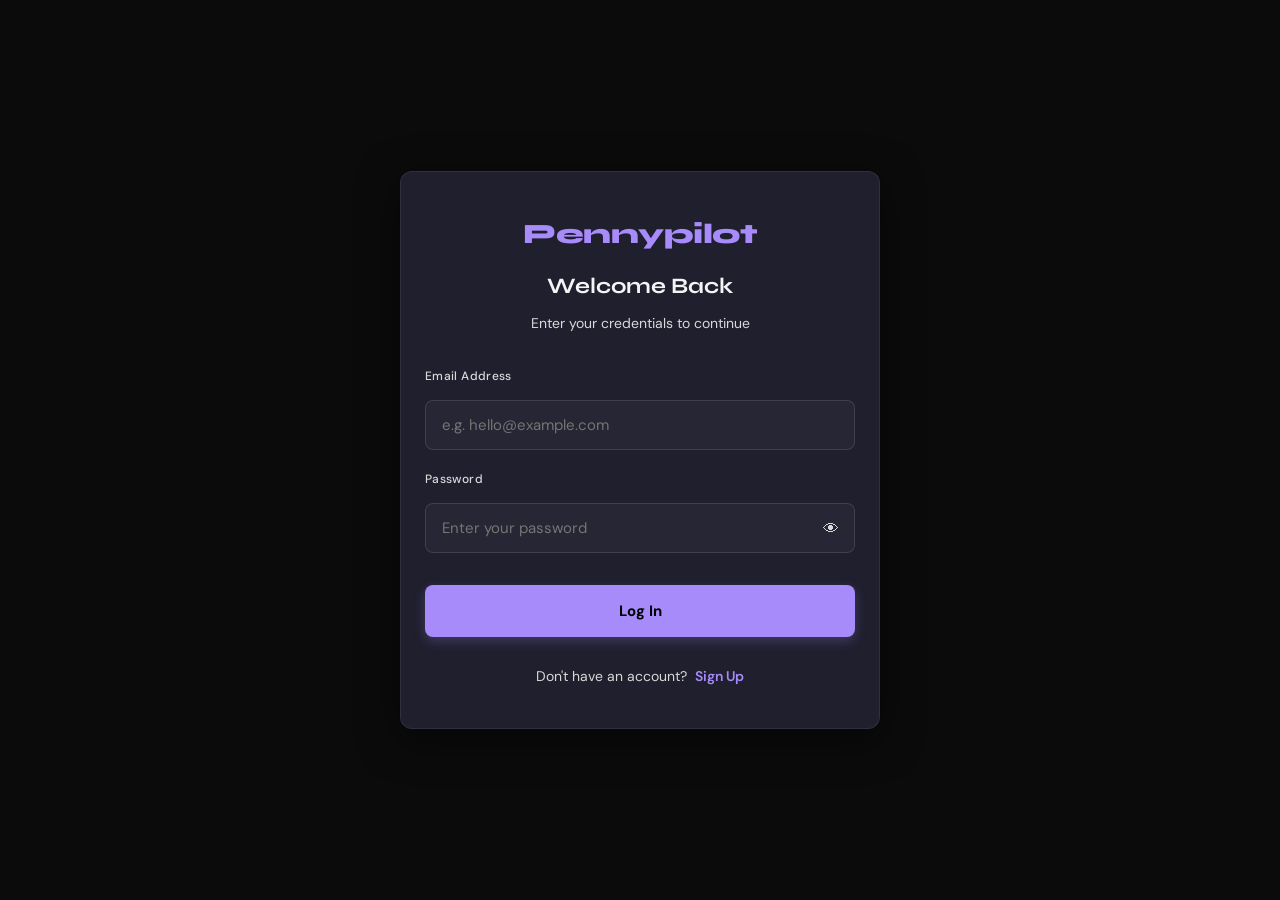
==== commit 4dfe20d0: "change all emoji to fontawesome icon" ====
--- a/index.html
+++ b/index.html
@@ -270,14 +270,14 @@
                 <div class="form-group" style="flex: 1;">
                   <label for="envIcon">Icon</label>
                   <select id="envIcon">
-                    <option value="🏦">🏦 Bank</option>
-                    <option value="🎯">🎯 Goal</option>
-                    <option value="🏠">🏠 Home</option>
-                    <option value="🚗">🚗 Car</option>
-                    <option value="📱">📱 Tech</option>
-                    <option value="💊">💊 Health</option>
-                    <option value="🎓">🎓 Education</option>
-                    <option value="💼">💼 Business</option>
+                    <option value="bank">Bank</option>
+                    <option value="goal">Goal</option>
+                    <option value="home">Home</option>
+                    <option value="car">Car</option>
+                    <option value="tech">Tech</option>
+                    <option value="health">Health</option>
+                    <option value="education">Education</option>
+                    <option value="business">Business</option>
                   </select>
                 </div>
               </div>
--- a/styles.css
+++ b/styles.css
@@ -1,5 +1,5 @@
 /* =============================================
-   PennyPilot — Financial Planning System
+   Pennypilot — Financial Planning System
    styles.css
    ============================================= */
 
